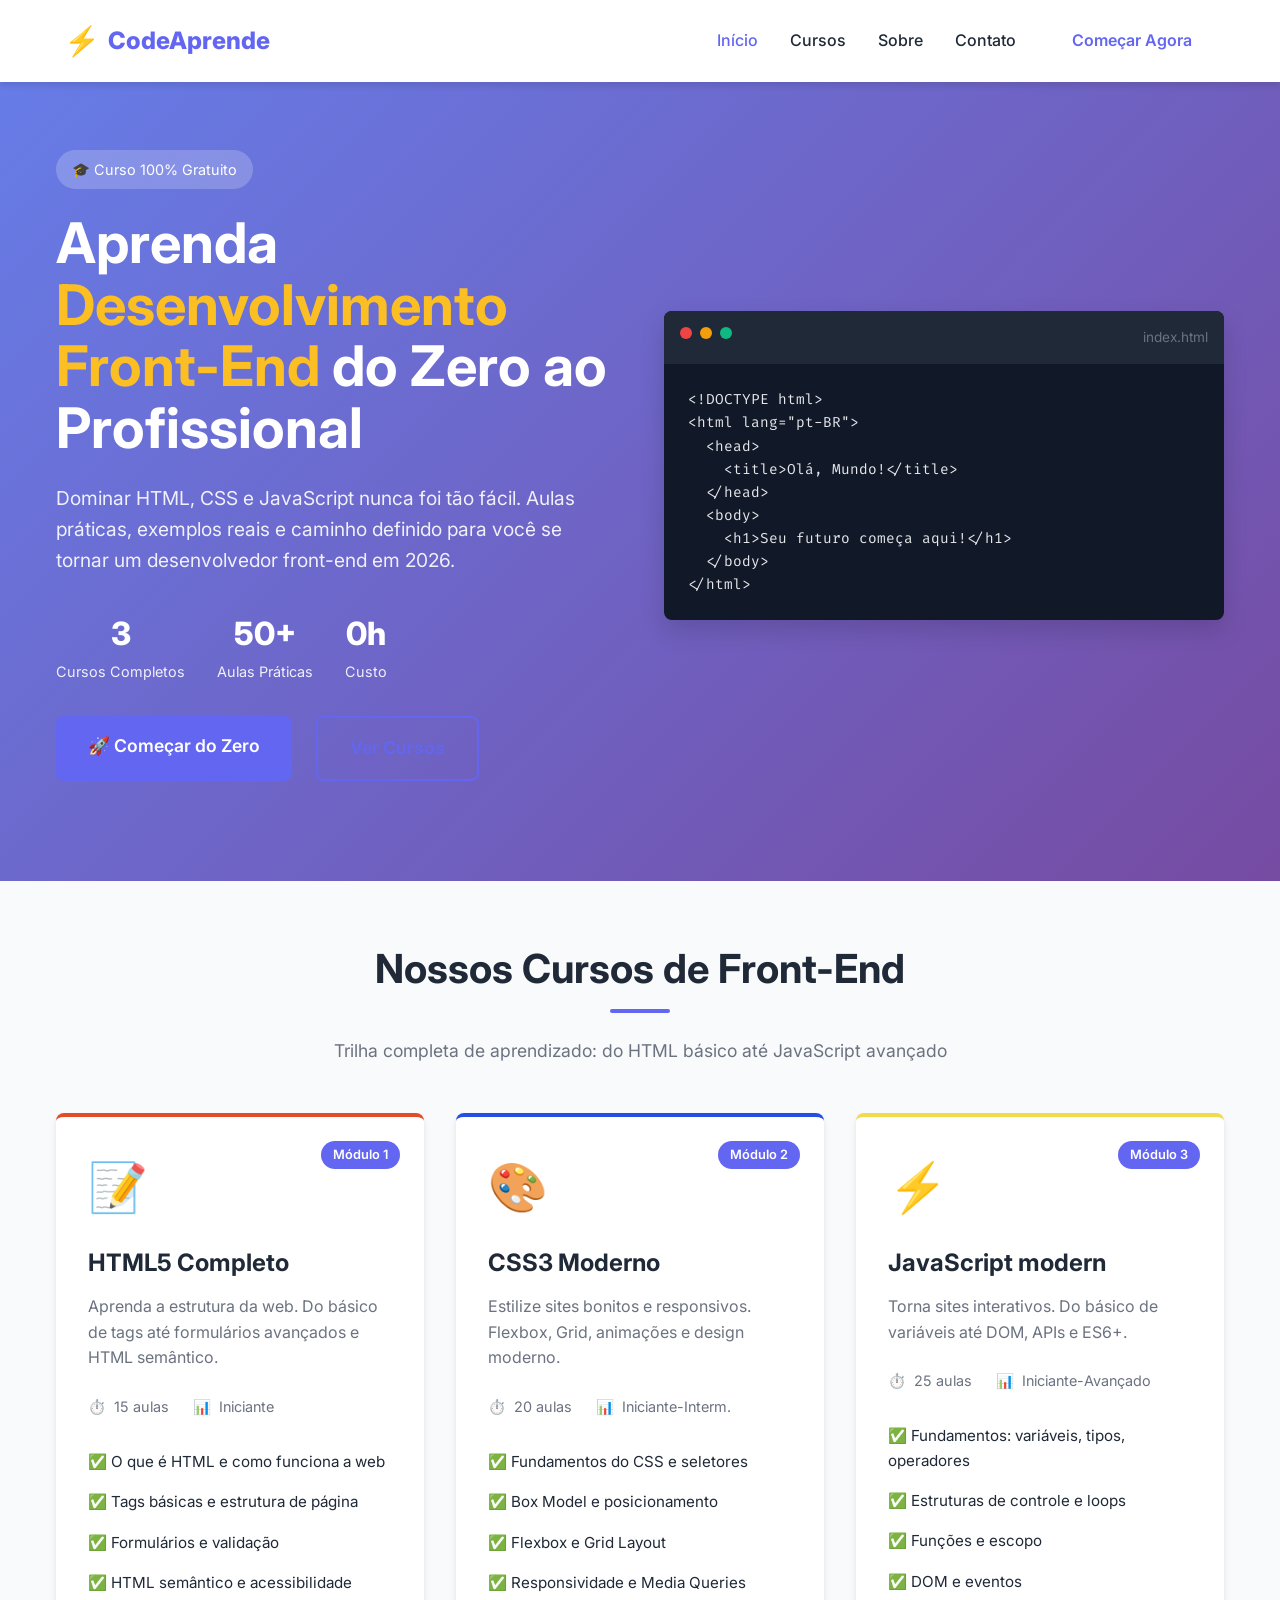
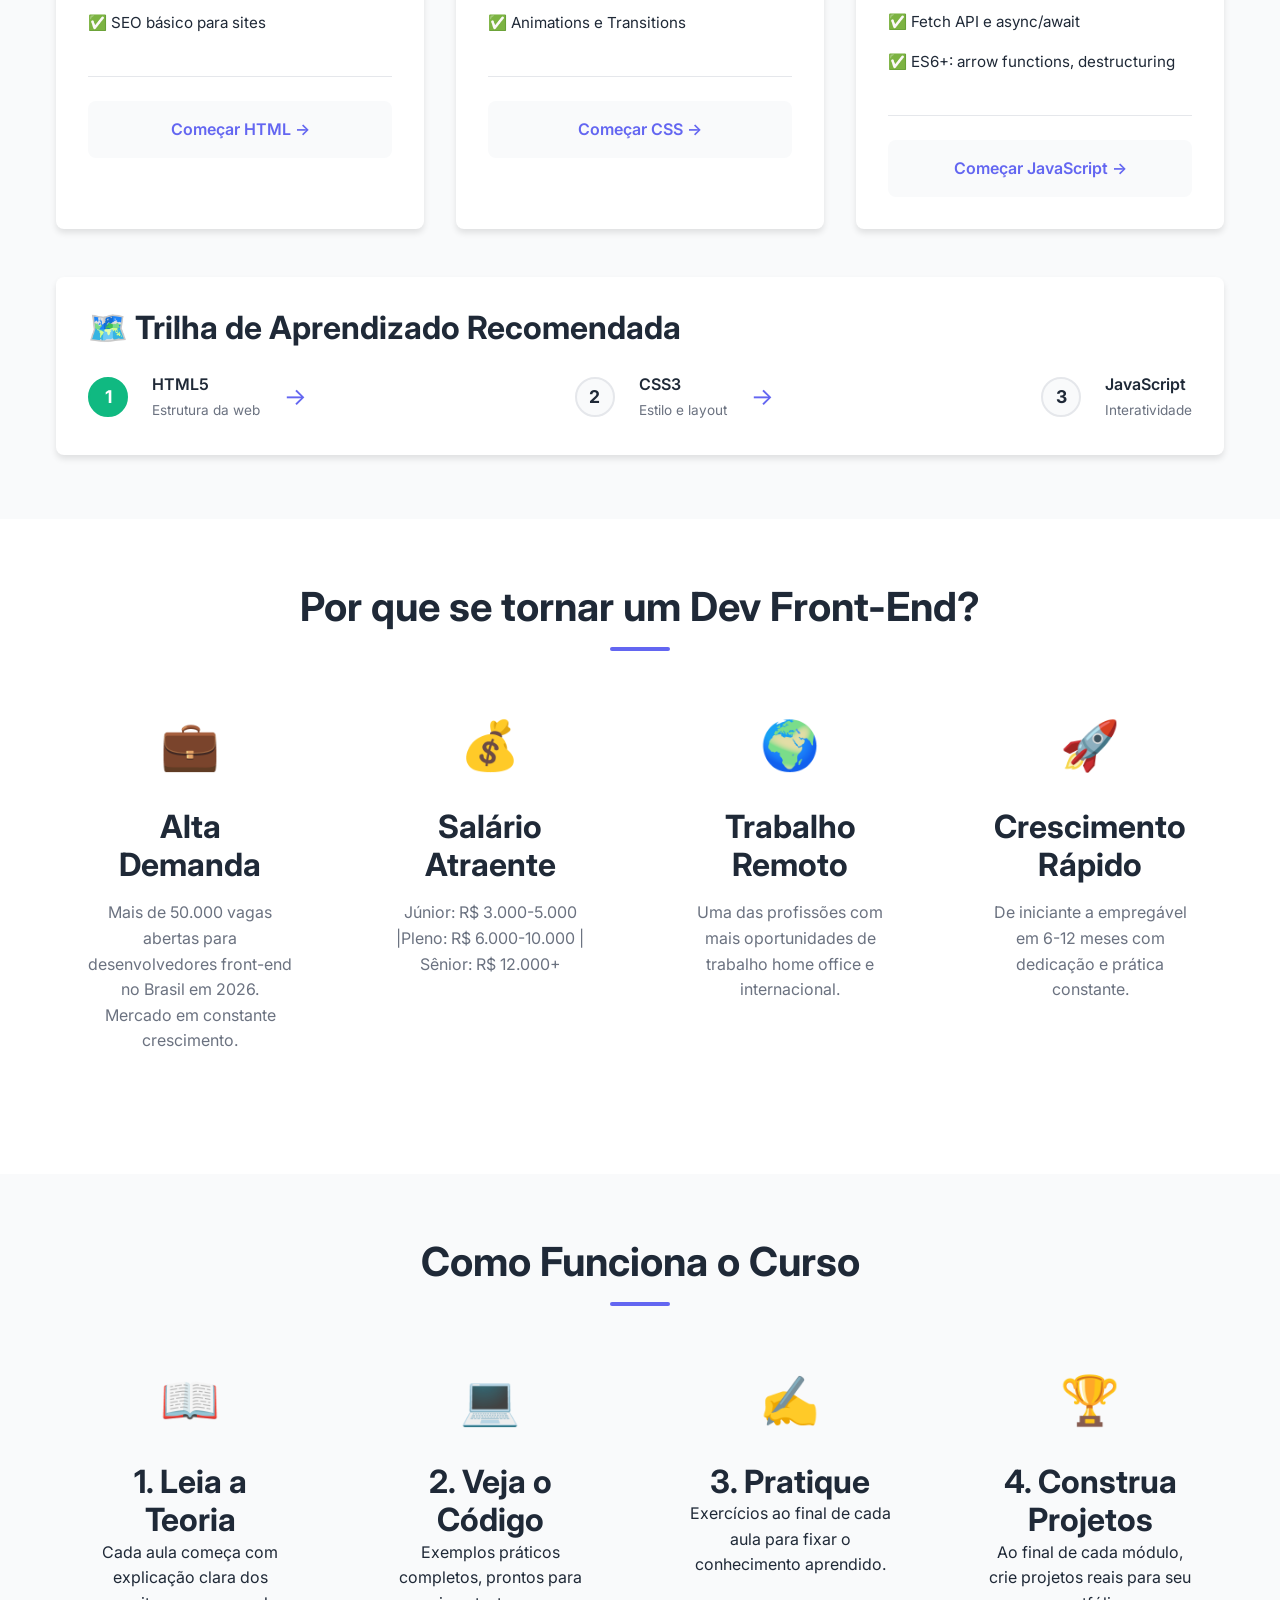
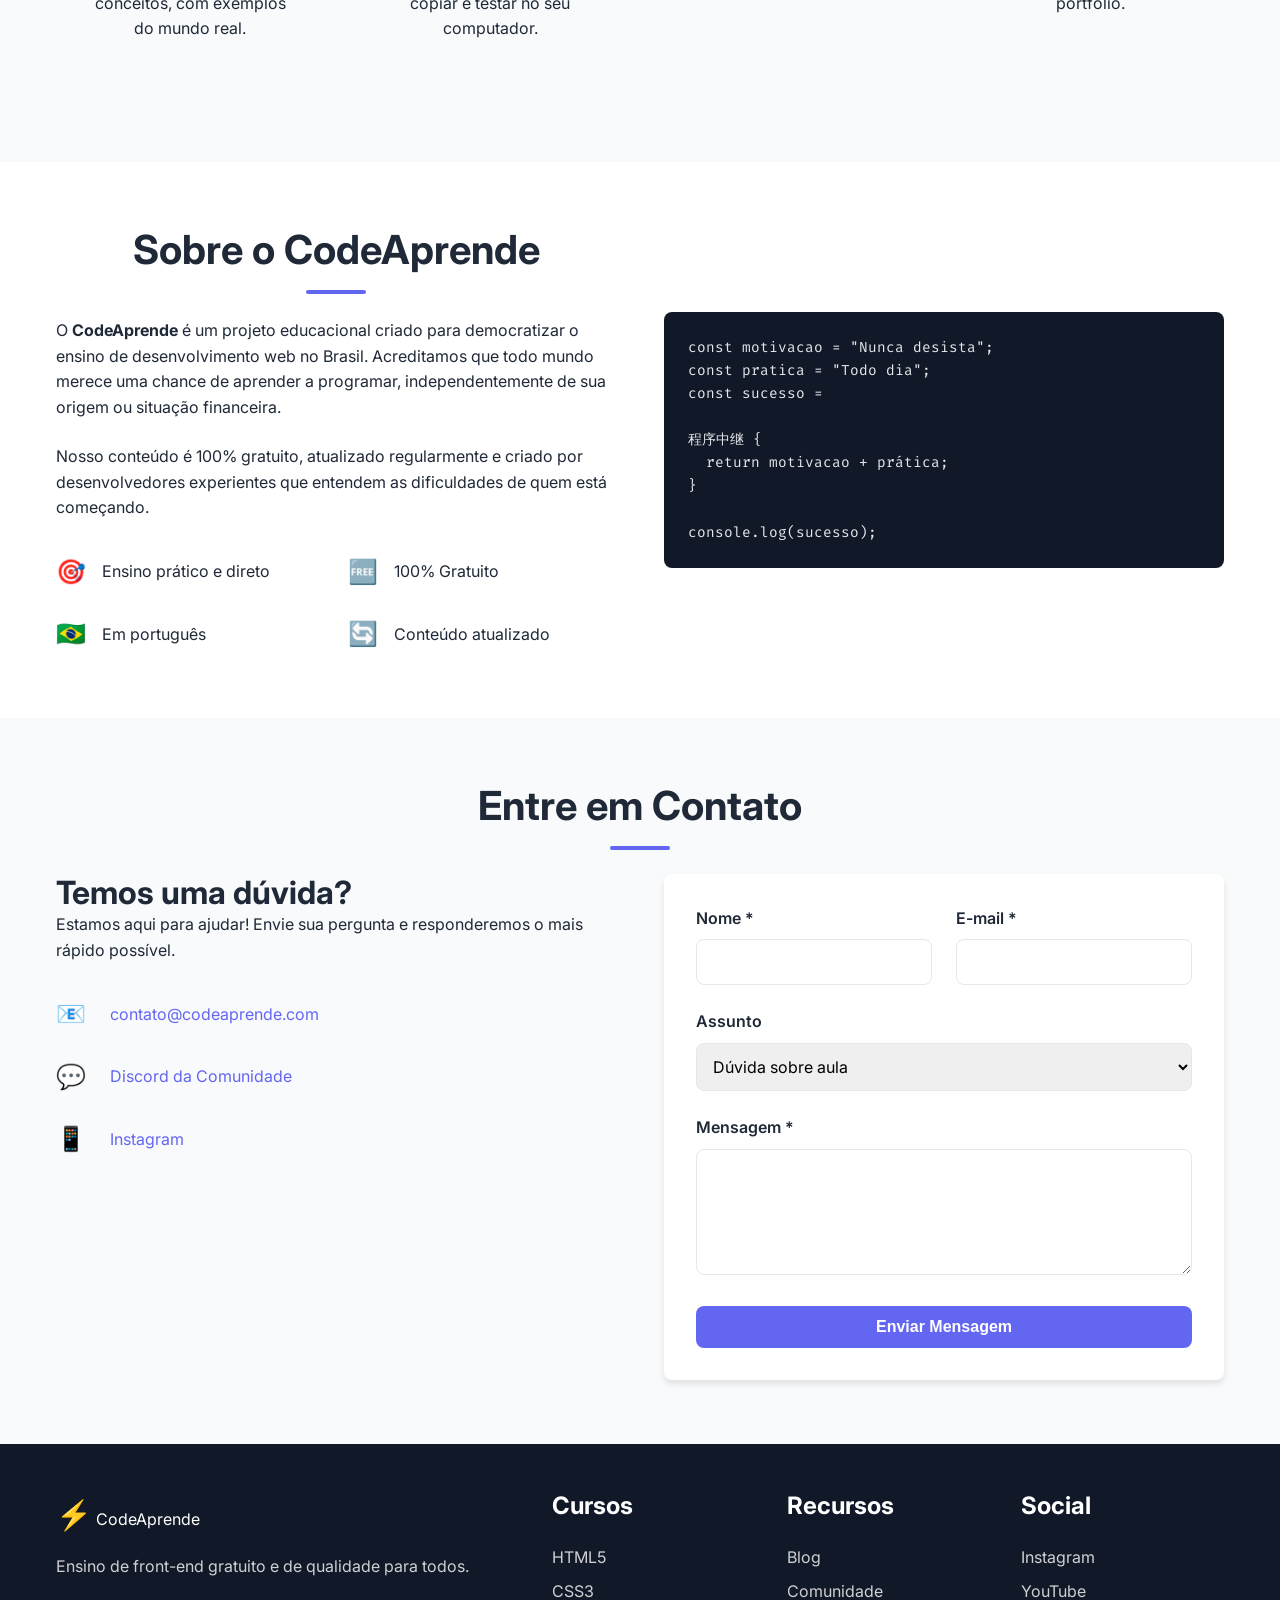
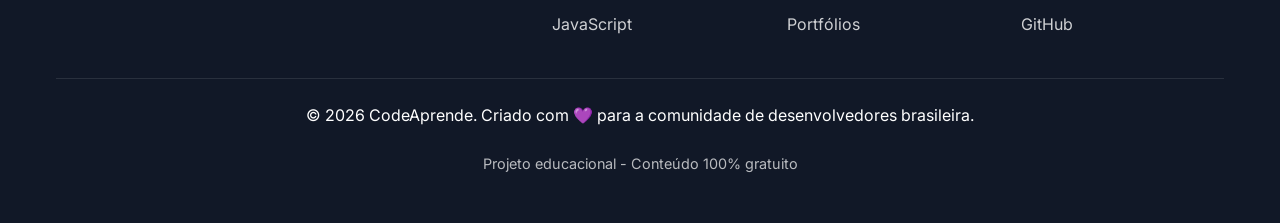
==== index.html @ 0b06f03b "first commit" ====
<!DOCTYPE html>
<html lang="pt-BR">
<head>
    <meta charset="UTF-8">
    <meta name="viewport" content="width=device-width, initial-scale=1.0">
    <meta name="description" content="Aprenda desenvolvimento front-end do zero. Cursos gratuitos de HTML, CSS e JavaScript">
    <title>CodeAprende - Aprenda Front-End do Zero</title>
    <link rel="stylesheet" href="style.css">
    <link href="https://fonts.googleapis.com/css2?family=Fira+Code:wght@400;500&family=Inter:wght@400;600;700;800&display=swap" rel="stylesheet">
</head>
<body>
    <!-- HEADER -->
    <header class="header">
        <nav class="nav container">
            <a href="index.html" class="nav-logo">
                <span class="logo-icon">⚡</span>
                CodeAprende
            </a>
            
            <button class="nav-toggle" aria-label="Abrir menu">
                <span class="hamburger"></span>
            </button>
            
            <ul class="nav-menu">
                <li><a href="#home" class="nav-link active">Início</a></li>
                <li><a href="#courses" class="nav-link">Cursos</a></li>
                <li><a href="#about" class="nav-link">Sobre</a></li>
                <li><a href="#contact" class="nav-link">Contato</a></li>
                <li><a href="html/index.html" class="btn btn-nav">Começar Agora</a></li>
            </ul>
        </nav>
    </header>

    <!-- HERO SECTION -->
    <section id="home" class="hero">
        <div class="container hero-content">
            <div class="hero-text">
                <span class="hero-badge">🎓 Curso 100% Gratuito</span>
                <h1>
                    Aprenda <span class="highlight">Desenvolvimento Front-End</span> 
                    do Zero ao Profissional
                </h1>
                <p class="hero-subtitle">
                    Dominar HTML, CSS e JavaScript nunca foi tão fácil. 
                    Aulas práticas, exemplos reais e caminho definido para você 
                    se tornar um desenvolvedor front-end em 2026.
                </p>
                <div class="hero-stats">
                    <div class="stat">
                        <span class="stat-number">3</span>
                        <span class="stat-label">Cursos Completos</span>
                    </div>
                    <div class="stat">
                        <span class="stat-number">50+</span>
                        <span class="stat-label">Aulas Práticas</span>
                    </div>
                    <div class="stat">
                        <span class="stat-number">0h</span>
                        <span class="stat-label">Custo</span>
                    </div>
                </div>
                <div class="hero-buttons">
                    <a href="html/index.html" class="btn btn-primary btn-large">
                        🚀 Começar do Zero
                    </a>
                    <a href="#courses" class="btn btn-secondary btn-large">
                        Ver Cursos
                    </a>
                </div>
            </div>
            <div class="hero-image">
                <div class="code-preview">
                    <div class="code-header">
                        <span class="dot red"></span>
                        <span class="dot yellow"></span>
                        <span class="dot green"></span>
                        <span class="filename">index.html</span>
                    </div>
                    <pre class="code-content"><code><span class="tag">&lt;!DOCTYPE</span> <span class="attr">html</span><span class="tag">&gt;</span>
<span class="tag">&lt;html</span> <span class="attr">lang</span>=<span class="string">"pt-BR"</span><span class="tag">&gt;</span>
  <span class="tag">&lt;head&gt;</span>
    <span class="tag">&lt;title</span><span class="tag">&gt;</span>Olá, Mundo!<span class="tag">&lt;/title&gt;</span>
  <span class="tag">&lt;/head&gt;</span>
  <span class="tag">&lt;body&gt;</span>
    <span class="tag">&lt;h1&gt;</span>Seu futuro começa aqui!<span class="tag">&lt;/h1&gt;</span>
  <span class="tag">&lt;/body&gt;</span>
<span class="tag">&lt;/html&gt;</span></code></pre>
                </div>
            </div>
        </div>
    </section>

    <!-- CURSOS / MÓDULOS -->
    <section id="courses" class="courses">
        <div class="container">
            <div class="section-header">
                <h2 class="section-title">
                    Nossos Cursos de Front-End
                </h2>
                <p class="section-subtitle">
                    Trilha completa de aprendizado: do HTML básico até JavaScript avançado
                </p>
            </div>
            
            <div class="courses-grid">
                
                <!-- CURSO HTML -->
                <article class="course-card html">
                    <div class="course-badge">Módulo 1</div>
                    <div class="course-icon">📝</div>
                    <h3 class="course-title">HTML5 Completo</h3>
                    <p class="course-description">
                        Aprenda a estrutura da web. Do básico de tags até formulários 
                        avançados e HTML semântico.
                    </p>
                    <div class="course-meta">
                        <div class="meta-item">
                            <span class="icon">⏱️</span>
                            <span>15 aulas</span>
                        </div>
                        <div class="meta-item">
                            <span class="icon">📊</span>
                            <span>Iniciante</span>
                        </div>
                    </div>
                    <ul class="course-lessons">
                        <li>✅ O que é HTML e como funciona a web</li>
                        <li>✅ Tags básicas e estrutura de página</li>
                        <li>✅ Formulários e validação</li>
                        <li>✅ HTML semântico e acessibilidade</li>
                        <li>✅ SEO básico para sites</li>
                    </ul>
                    <div class="course-footer">
                        <a href="html/index.html" class="btn btn-course">
                            Começar HTML →
                        </a>
                    </div>
                </article>

                <!-- CURSO CSS -->
                <article class="course-card css">
                    <div class="course-badge">Módulo 2</div>
                    <div class="course-icon">🎨</div>
                    <h3 class="course-title">CSS3 Moderno</h3>
                    <p class="course-description">
                        Estilize sites bonitos e responsivos. Flexbox, Grid, 
                        animações e design moderno.
                    </p>
                    <div class="course-meta">
                        <div class="meta-item">
                            <span class="icon">⏱️</span>
                            <span>20 aulas</span>
                        </div>
                        <div class="meta-item">
                            <span class="icon">📊</span>
                            <span>Iniciante-Interm.</span>
                        </div>
                    </div>
                    <ul class="course-lessons">
                        <li>✅ Fundamentos do CSS e seletores</li>
                        <li>✅ Box Model e posicionamento</li>
                        <li>✅ Flexbox e Grid Layout</li>
                        <li>✅ Responsividade e Media Queries</li>
                        <li>✅ Animations e Transitions</li>
                    </ul>
                    <div class="course-footer">
                        <a href="css/index.html" class="btn btn-course">
                            Começar CSS →
                        </a>
                    </div>
                </article>

                <!-- CURSO JAVASCRIPT -->
                <article class="course-card js">
                    <div class="course-badge">Módulo 3</div>
                    <div class="course-icon">⚡</div>
                    <h3 class="course-title">JavaScript modern</h3>
                    <p class="course-description">
                        Torna sites interativos. Do básico de variáveis até 
                        DOM, APIs e ES6+.
                    </p>
                    <div class="course-meta">
                        <div class="meta-item">
                            <span class="icon">⏱️</span>
                            <span>25 aulas</span>
                        </div>
                        <div class="meta-item">
                            <span class="icon">📊</span>
                            <span>Iniciante-Avançado</span>
                        </div>
                    </div>
                    <ul class="course-lessons">
                        <li>✅ Fundamentos: variáveis, tipos, operadores</li>
                        <li>✅ Estruturas de controle e loops</li>
                        <li>✅ Funções e escopo</li>
                        <li>✅ DOM e eventos</li>
                        <li>✅ Fetch API e async/await</li>
                        <li>✅ ES6+: arrow functions, destructuring</li>
                    </ul>
                    <div class="course-footer">
                        <a href="javascript/index.html" class="btn btn-course">
                            Começar JavaScript →
                        </a>
                    </div>
                </article>

            </div>

            <!-- TRILHA DE APRENDIZADO -->
            <div class="learning-path">
                <h3>🗺️ Trilha de Aprendizado Recomendada</h3>
                <div class="path-steps">
                    <div class="path-step completed">
                        <div class="step-number">1</div>
                        <div class="step-content">
                            <span class="step-title">HTML5</span>
                            <span class="step-desc">Estrutura da web</span>
                        </div>
                        <div class="step-arrow">→</div>
                    </div>
                    <div class="path-step">
                        <div class="step-number">2</div>
                        <div class="step-content">
                            <span class="step-title">CSS3</span>
                            <span class="step-desc">Estilo e layout</span>
                        </div>
                        <div class="step-arrow">→</div>
                    </div>
                    <div class="path-step">
                        <div class="step-number">3</div>
                        <div class="step-content">
                            <span class="step-title">JavaScript</span>
                            <span class="step-desc">Interatividade</span>
                        </div>
                    </div>
                </div>
            </div>
        </div>
    </section>

    <!-- POR QUE APRENDER FRONT-END? -->
    <section class="why-frontend">
        <div class="container">
            <h2 class="section-title">Por que se tornar um Dev Front-End?</h2>
            <div class="reasons-grid">
                
                <div class="reason-card">
                    <div class="reason-icon">💼</div>
                    <h3>Alta Demanda</h3>
                    <p>
                        Mais de 50.000 vagas abertas para desenvolvedores front-end 
                        no Brasil em 2026. Mercado em constante crescimento.
                    </p>
                </div>

                <div class="reason-card">
                    <div class="reason-icon">💰</div>
                    <h3>Salário Atraente</h3>
                    <p>
                        Júnior: R$ 3.000-5.000 |Pleno: R$ 6.000-10.000 | 
                        Sênior: R$ 12.000+
                    </p>
                </div>

                <div class="reason-card">
                    <div class="reason-icon">🌍</div>
                    <h3>Trabalho Remoto</h3>
                    <p>
                        Uma das profissões com mais oportunidades de trabalho 
                        home office e internacional.
                    </p>
                </div>

                <div class="reason-card">
                    <div class="reason-icon">🚀</div>
                    <h3>Crescimento Rápido</h3>
                    <p>
                        De iniciante a empregável em 6-12 meses com dedicação 
                        e prática constante.
                    </p>
                </div>

            </div>
        </div>
    </section>

    <!-- COMO FUNCIONA -->
    <section class="how-it-works">
        <div class="container">
            <h2 class="section-title">Como Funciona o Curso</h2>
            <div class="steps-grid">
                
                <div class="step-card">
                    <div class="step-icon">📖</div>
                    <h3>1. Leia a Teoria</h3>
                    <p>
                        Cada aula começa com explicação clara dos conceitos, 
                        com exemplos do mundo real.
                    </p>
                </div>

                <div class="step-card">
                    <div class="step-icon">💻</div>
                    <h3>2. Veja o Código</h3>
                    <p>
                        Exemplos práticos completos, prontos para copiar 
                        e testar no seu computador.
                    </p>
                </div>

                <div class="step-card">
                    <div class="step-icon">✍️</div>
                    <h3>3. Pratique</h3>
                    <p>
                        Exercícios ao final de cada aula para fixar 
                        o conhecimento aprendido.
                    </p>
                </div>

                <div class="step-card">
                    <div class="step-icon">🏆</div>
                    <h3>4. Construa Projetos</h3>
                    <p>
                        Ao final de cada módulo, crie projetos reais 
                        para seu portfólio.
                    </p>
                </div>

            </div>
        </div>
    </section>

    <!-- SOBRE -->
    <section id="about" class="about">
        <div class="container">
            <div class="about-content">
                <div class="about-text">
                    <h2 class="section-title">Sobre o CodeAprende</h2>
                    <p>
                        O <strong>CodeAprende</strong> é um projeto educacional 
                        criado para democratizar o ensino de desenvolvimento web 
                        no Brasil. Acreditamos que todo mundo merece uma chance 
                        de aprender a programar, independentemente de sua origem 
                        ou situação financeira.
                    </p>
                    <p>
                        Nosso conteúdo é 100% gratuito, atualizado regularmente 
                        e criado por desenvolvedores experientes que entendem 
                        as dificuldades de quem está começando.
                    </p>
                    <div class="about-values">
                        <div class="value-item">
                            <span class="value-icon">🎯</span>
                            <span>Ensino prático e direto</span>
                        </div>
                        <div class="value-item">
                            <span class="value-icon">🆓</span>
                            <span>100% Gratuito</span>
                        </div>
                        <div class="value-item">
                            <span class="value-icon">🇧🇷</span>
                            <span>Em português</span>
                        </div>
                        <div class="value-item">
                            <span class="value-icon">🔄</span>
                            <span>Conteúdo atualizado</span>
                        </div>
                    </div>
                </div>
                <div class="about-image">
                    <div class="code-block">
                        <pre><code>const motivacao = "Nunca desista";
const pratica = "Todo dia";
const sucesso = 

程序中继 {
  return motivacao + prática;
}

console.log(sucesso);</code></pre>
                    </div>
                </div>
            </div>
        </div>
    </section>

    <!-- CONTATO -->
    <section id="contact" class="contact">
        <div class="container">
            <h2 class="section-title">Entre em Contato</h2>
            <div class="contact-content">
                <div class="contact-info">
                    <h3>Temos uma dúvida?</h3>
                    <p>
                        Estamos aqui para ajudar! Envie sua pergunta 
                        e responderemos o mais rápido possível.
                    </p>
                    <div class="contact-details">
                        <div class="contact-item">
                            <span class="icon">📧</span>
                            <a href="mailto:contato@codeaprende.com">
                                contato@codeaprende.com
                            </a>
                        </div>
                        <div class="contact-item">
                            <span class="icon">💬</span>
                            <a href="#" target="_blank">Discord da Comunidade</a>
                        </div>
                        <div class="contact-item">
                            <span class="icon">📱</span>
                            <a href="#" target="_blank">Instagram</a>
                        </div>
                    </div>
                </div>
                <form class="contact-form" id="contactForm">
                    <div class="form-row">
                        <div class="form-group">
                            <label for="name">Nome *</label>
                            <input type="text" id="name" name="name" required>
                        </div>
                        <div class="form-group">
                            <label for="email">E-mail *</label>
                            <input type="email" id="email" name="email" required>
                        </div>
                    </div>
                    <div class="form-group">
                        <label for="subject">Assunto</label>
                        <select id="subject" name="subject">
                            <option value="dúvida">Dúvida sobre aula</option>
                            <option value="sugestão">Sugestão de conteúdo</option>
                            <option value="erro">Relatar erro</option>
                            <option value="outro">Outro</option>
                        </select>
                    </div>
                    <div class="form-group">
                        <label for="message">Mensagem *</label>
                        <textarea id="message" name="message" rows="5" required></textarea>
                    </div>
                    <button type="submit" class="btn btn-primary btn-block">
                        Enviar Mensagem
                    </button>
                </form>
            </div>
        </div>
    </section>

    <!-- FOOTER -->
    <footer class="footer">
        <div class="container">
            <div class="footer-content">
                <div class="footer-brand">
                    <span class="logo-icon">⚡</span>
                    <span class="brand-name">CodeAprende</span>
                    <p>Ensino de front-end gratuito e de qualidade para todos.</p>
                </div>
                <div class="footer-links">
                    <div class="footer-column">
                        <h4>Cursos</h4>
                        <ul>
                            <li><a href="html/index.html">HTML5</a></li>
                            <li><a href="css/index.html">CSS3</a></li>
                            <li><a href="javascript/index.html">JavaScript</a></li>
                        </ul>
                    </div>
                    <div class="footer-column">
                        <h4>Recursos</h4>
                        <ul>
                            <li><a href="#">Blog</a></li>
                            <li><a href="#">Comunidade</a></li>
                            <li><a href="#">Portfólios</a></li>
                        </ul>
                    </div>
                    <div class="footer-column">
                        <h4>Social</h4>
                        <ul>
                            <li><a href="#">Instagram</a></li>
                            <li><a href="#">YouTube</a></li>
                            <li><a href="#">GitHub</a></li>
                        </ul>
                    </div>
                </div>
            </div>
            <div class="footer-bottom">
                <p>
                    © 2026 CodeAprende. Criado com 💜 para a comunidade de desenvolvedores brasileira.
                </p>
                <p class="footer-note">
                    Projeto educacional - Conteúdo 100% gratuito
                </p>
            </div>
        </div>
    </footer>

    <script src="script.js"></script>
</body>
</html>
---- style.css ----
/* ========================================
   CODEAPRENDE - SITE DE ENSINO DE FRONT-END
   ======================================== */

:root {
    /* Cores */
    --primary: #6366f1;
    --primary-dark: #4f46e5;
    --primary-light: #818cf8;
    --secondary: #0ea5e9;
    --success: #10b981;
    --warning: #f59e0b;
    --danger: #ef4444;
    
    /* Cores dos cursos */
    --html-color: #e34c26;
    --css-color: #264de4;
    --js-color: #f0db4f;
    
    /* Neutros */
    --text: #1f2937;
    --text-light: #6b7280;
    --bg: #ffffff;
    --bg-alt: #f9fafb;
    --bg-dark: #111827;
    --border: #e5e7eb;
    
    /* Espaçamento */
    --space-xs: 0.5rem;
    --space-sm: 1rem;
    --space-md: 1.5rem;
    --space-lg: 2rem;
    --space-xl: 3rem;
    --space-2xl: 4rem;
    
    /* Tipografia */
    --font-main: 'Inter', sans-serif;
    --font-code: 'Fira Code', monospace;
    
    /* Outros */
    --radius: 8px;
    --shadow: 0 4px 6px rgba(0, 0, 0, 0.1);
    --shadow-lg: 0 10px 25px rgba(0, 0, 0, 0.15);
    --transition: all 0.3s ease;
}

/* RESET */
* {
    margin: 0;
    padding: 0;
    box-sizing: border-box;
}

html {
    scroll-behavior: smooth;
    font-size: 16px;
}

body {
    font-family: var(--font-main);
    color: var(--text);
    background: var(--bg);
    line-height: 1.6;
}

.container {
    max-width: 1200px;
    margin: 0 auto;
    padding: 0 var(--space-sm);
}

/* TIPOGRAFIA */
h1, h2, h3, h4 {
    line-height: 1.2;
    font-weight: 700;
}

h1 { font-size: 3rem; }
h2 { font-size: 2.5rem; }
h3 { font-size: 2rem; }
h4 { font-size: 1.5rem; }

p {
    margin-bottom: var(--space-md);
}

a {
    color: var(--primary);
    text-decoration: none;
    transition: var(--transition);
}

a:hover {
    color: var(--primary-dark);
}

/* BOTÕES */
.btn {
    display: inline-block;
    padding: 0.75rem 1.5rem;
    border-radius: var(--radius);
    font-weight: 600;
    text-decoration: none;
    cursor: pointer;
    border: none;
    transition: var(--transition);
    font-size: 1rem;
    text-align: center;
}

.btn-primary {
    background: var(--primary);
    color: white;
}

.btn-primary:hover {
    background: var(--primary-dark);
    transform: translateY(-2px);
}

.btn-secondary {
    background: transparent;
    color: var(--primary);
    border: 2px solid var(--primary);
}

.btn-secondary:hover {
    background: var(--primary);
    color: white;
}

.btn-large {
    padding: 1rem 2rem;
    font-size: 1.1rem;
}

.btn-block {
    width: 100%;
}

/* HEADER */
.header {
    position: fixed;
    top: 0;
    left: 0;
    width: 100%;
    background: var(--bg);
    box-shadow: var(--shadow);
    z-index: 1000;
}

.nav {
    display: flex;
    justify-content: space-between;
    align-items: center;
    padding: var(--space-sm) var(--space-md);
}

.nav-logo {
    font-size: 1.5rem;
    font-weight: 800;
    color: var(--primary);
    display: flex;
    align-items: center;
    gap: var(--space-xs);
}

.logo-icon {
    font-size: 1.8rem;
}

.nav-menu {
    display: flex;
    list-style: none;
    gap: var(--space-lg);
    align-items: center;
}

.nav-link {
    color: var(--text);
    font-weight: 500;
    position: relative;
}

.nav-link:hover,
.nav-link.active {
    color: var(--primary);
}

.nav-toggle {
    display: none;
    background: none;
    border: none;
    cursor: pointer;
    padding: 0.5rem;
}

.hamburger {
    display: block;
    width: 25px;
    height: 3px;
    background: var(--text);
    position: relative;
}

.hamburger::before,
.hamburger::after {
    content: '';
    position: absolute;
    width: 25px;
    height: 3px;
    background: var(--text);
}

.hamburger::before { top: -8px; }
.hamburger::after { top: 8px; }

/* HERO */
.hero {
    padding: 150px 0 100px;
    background: linear-gradient(135deg, #667eea 0%, #764ba2 100%);
    color: white;
}

.hero-content {
    display: grid;
    grid-template-columns: 1fr 1fr;
    gap: var(--space-xl);
    align-items: center;
}

.hero-badge {
    display: inline-block;
    background: rgba(255, 255, 255, 0.2);
    padding: 0.5rem 1rem;
    border-radius: 20px;
    font-size: 0.9rem;
    margin-bottom: var(--space-md);
}

.hero h1 {
    font-size: 3.5rem;
    margin-bottom: var(--space-md);
    line-height: 1.1;
}

.highlight {
    color: #fbbf24;
}

.hero-subtitle {
    font-size: 1.2rem;
    opacity: 0.9;
    margin-bottom: var(--space-lg);
}

.hero-stats {
    display: flex;
    gap: var(--space-lg);
    margin-bottom: var(--space-lg);
}

.stat {
    text-align: center;
}

.stat-number {
    display: block;
    font-size: 2rem;
    font-weight: 800;
}

.stat-label {
    font-size: 0.9rem;
    opacity: 0.9;
}

.hero-buttons {
    display: flex;
    gap: var(--space-md);
    flex-wrap: wrap;
}

/* CODE PREVIEW */
.code-preview {
    background: var(--bg-dark);
    border-radius: var(--radius);
    overflow: hidden;
    box-shadow: var(--shadow-lg);
}

.code-header {
    background: #1f2937;
    padding: var(--space-sm);
    display: flex;
    gap: var(--space-xs);
}

.dot {
    width: 12px;
    height: 12px;
    border-radius: 50%;
}

.dot.red { background: #ef4444; }
.dot.yellow { background: #f59e0b; }
.dot.green { background: #10b981; }

.filename {
    color: var(--text-light);
    font-size: 0.85rem;
    margin-left: auto;
}

.code-content {
    padding: var(--space-md);
    margin: 0;
    font-family: var(--font-code);
    font-size: 0.9rem;
    overflow-x: auto;
    color: #e5e7eb;
}

/* COURSES SECTION */
.courses {
    padding: var(--space-2xl) 0;
    background: var(--bg-alt);
}

.section-header {
    text-align: center;
    margin-bottom: var(--space-xl);
}

.section-title {
    font-size: 2.5rem;
    text-align: center;
    margin-bottom: var(--space-md);
    position: relative;
}

.section-title::after {
    content: '';
    display: block;
    width: 60px;
    height: 4px;
    background: var(--primary);
    margin: var(--space-sm) auto;
    border-radius: 2px;
}

.section-subtitle {
    font-size: 1.1rem;
    color: var(--text-light);
}

.courses-grid {
    display: grid;
    grid-template-columns: repeat(auto-fit, minmax(350px, 1fr));
    gap: var(--space-lg);
}

.course-card {
    background: var(--bg);
    border-radius: var(--radius);
    padding: var(--space-lg);
    box-shadow: var(--shadow);
    transition: var(--transition);
    position: relative;
    border-top: 4px solid var(--primary);
}

.course-card:hover {
    transform: translateY(-10px);
    box-shadow: var(--shadow-lg);
}

.course-card.html { border-color: var(--html-color); }
.course-card.css { border-color: var(--css-color); }
.course-card.js { border-color: var(--js-color); }

.course-badge {
    position: absolute;
    top: var(--space-md);
    right: var(--space-md);
    background: var(--primary);
    color: white;
    padding: 0.25rem 0.75rem;
    border-radius: 20px;
    font-size: 0.8rem;
    font-weight: 600;
}

.course-icon {
    font-size: 3rem;
    margin-bottom: var(--space-md);
}

.course-title {
    font-size: 1.5rem;
    margin-bottom: var(--space-sm);
}

.course-description {
    color: var(--text-light);
    margin-bottom: var(--space-md);
}

.course-meta {
    display: flex;
    gap: var(--space-md);
    margin-bottom: var(--space-md);
}

.meta-item {
    display: flex;
    align-items: center;
    gap: var(--space-xs);
    font-size: 0.9rem;
    color: var(--text-light);
}

.course-lessons {
    list-style: none;
    margin-bottom: var(--space-lg);
}

.course-lessons li {
    padding: var(--space-xs) 0;
    font-size: 0.95rem;
}

.course-footer {
    border-top: 1px solid var(--border);
    padding-top: var(--space-md);
}

.btn-course {
    display: block;
    width: 100%;
    padding: 1rem;
    background: var(--bg-alt);
    color: var(--primary);
    text-align: center;
    border-radius: var(--radius);
    font-weight: 600;
}

.btn-course:hover {
    background: var(--primary);
    color: white;
}

/* LEARNING PATH */
.learning-path {
    margin-top: var(--space-xl);
    background: var(--bg);
    padding: var(--space-lg);
    border-radius: var(--radius);
    box-shadow: var(--shadow);
}

.learning-path h3 {
    margin-bottom: var(--space-md);
}

.path-steps {
    display: flex;
    justify-content: space-between;
    align-items: center;
    flex-wrap: wrap;
    gap: var(--space-md);
}

.path-step {
    display: flex;
    align-items: center;
    gap: var(--space-md);
}

.step-number {
    width: 40px;
    height: 40px;
    border-radius: 50%;
    background: var(--bg-alt);
    border: 2px solid var(--border);
    display: flex;
    align-items: center;
    justify-content: center;
    font-weight: 700;
    font-size: 1.1rem;
}

.path-step.completed .step-number {
    background: var(--success);
    color: white;
    border-color: var(--success);
}

.step-title {
    font-weight: 600;
    display: block;
}

.step-desc {
    font-size: 0.85rem;
    color: var(--text-light);
}

.step-arrow {
    font-size: 1.5rem;
    color: var(--primary);
}

/* WHY FRONTEND */
.why-frontend {
    padding: var(--space-2xl) 0;
}

.reasons-grid {
    display: grid;
    grid-template-columns: repeat(auto-fit, minmax(250px, 1fr));
    gap: var(--space-lg);
}

.reason-card {
    text-align: center;
    padding: var(--space-lg);
}

.reason-icon {
    font-size: 3rem;
    margin-bottom: var(--space-md);
}

.reason-card h3 {
    margin-bottom: var(--space-sm);
}

.reason-card p {
    color: var(--text-light);
}

/* HOW IT WORKS */
.how-it-works {
    padding: var(--space-2xl) 0;
    background: var(--bg-alt);
}

.steps-grid {
    display: grid;
    grid-template-columns: repeat(auto-fit, minmax(250px, 1fr));
    gap: var(--space-lg);
}

.step-card {
    text-align: center;
    padding: var(--space-lg);
}

.step-icon {
    font-size: 3rem;
    margin-bottom: var(--space-md);
}

/* ABOUT */
.about {
    padding: var(--space-2xl) 0;
}

.about-content {
    display: grid;
    grid-template-columns: 1fr 1fr;
    gap: var(--space-xl);
    align-items: center;
}

.about-values {
    display: grid;
    grid-template-columns: 1fr 1fr;
    gap: var(--space-md);
    margin-top: var(--space-lg);
}

.value-item {
    display: flex;
    align-items: center;
    gap: var(--space-sm);
}

.value-icon {
    font-size: 1.5rem;
}

.code-block {
    background: var(--bg-dark);
    border-radius: var(--radius);
    padding: var(--space-md);
}

.code-block pre {
    margin: 0;
    font-family: var(--font-code);
    font-size: 0.9rem;
    color: #e5e7eb;
}

/* CONTACT */
.contact {
    padding: var(--space-2xl) 0;
    background: var(--bg-alt);
}

.contact-content {
    display: grid;
    grid-template-columns: 1fr 1fr;
    gap: var(--space-xl);
}

.contact-details {
    margin-top: var(--space-lg);
}

.contact-item {
    display: flex;
    align-items: center;
    gap: var(--space-md);
    margin-bottom: var(--space-md);
}

.contact-item .icon {
    font-size: 1.5rem;
}

.contact-form {
    background: var(--bg);
    padding: var(--space-lg);
    border-radius: var(--radius);
    box-shadow: var(--shadow);
}

.form-row {
    display: grid;
    grid-template-columns: 1fr 1fr;
    gap: var(--space-md);
}

.form-group {
    margin-bottom: var(--space-md);
}

.form-group label {
    display: block;
    margin-bottom: var(--space-xs);
    font-weight: 600;
}

.form-group input,
.form-group select,
.form-group textarea {
    width: 100%;
    padding: 0.75rem;
    border: 1px solid var(--border);
    border-radius: var(--radius);
    font-family: var(--font-main);
    font-size: 1rem;
}

.form-group input:focus,
.form-group textarea:focus {
    outline: none;
    border-color: var(--primary);
    box-shadow: 0 0 0 3px rgba(99, 102, 241, 0.1);
}

/* FOOTER */
.footer {
    background: var(--bg-dark);
    color: white;
    padding: var(--space-xl) 0 var(--space-md);
}

.footer-content {
    display: grid;
    grid-template-columns: 2fr 3fr;
    gap: var(--space-xl);
    margin-bottom: var(--space-lg);
}

.footer-brand p {
    opacity: 0.8;
    margin-top: var(--space-sm);
}

.footer-links {
    display: grid;
    grid-template-columns: repeat(3, 1fr);
    gap: var(--space-lg);
}

.footer-column h4 {
    margin-bottom: var(--space-md);
}

.footer-column ul {
    list-style: none;
}

.footer-column li {
    margin-bottom: var(--space-xs);
}

.footer-column a {
    color: rgba(255, 255, 255, 0.8);
}

.footer-column a:hover {
    color: white;
}

.footer-bottom {
    text-align: center;
    padding-top: var(--space-md);
    border-top: 1px solid rgba(255, 255, 255, 0.1);
}

.footer-note {
    opacity: 0.7;
    font-size: 0.9rem;
}

/* COURSE PAGE */
.course-page {
    margin-top: 70px;
}

.course-header {
    background: linear-gradient(135deg, #667eea 0%, #764ba2 100%);
    color: white;
    padding: var(--space-xl) 0;
}

.breadcrumb {
    font-size: 0.9rem;
    opacity: 0.9;
    margin-bottom: var(--space-sm);
}

.course-intro {
    font-size: 1.2rem;
    opacity: 0.9;
    max-width: 800px;
}

.course-info-bar {
    display: flex;
    gap: var(--space-lg);
    margin-top: var(--space-md);
}

.course-layout {
    display: grid;
    grid-template-columns: 300px 1fr;
    gap: var(--space-xl);
    padding: var(--space-xl) 0;
}

.lessons-sidebar {
    background: var(--bg-alt);
    padding: var(--space-md);
    border-radius: var(--radius);
    height: fit-content;
    position: sticky;
    top: 90px;
}

.lessons-sidebar h3 {
    margin-bottom: var(--space-md);
}

.lessons-list {
    list-style: none;
    counter-reset: lesson-counter;
}

.lesson-item {
    margin-bottom: var(--space-xs);
}

.lesson-link {
    display: flex;
    gap: var(--space-sm);
    padding: var(--space-sm);
    border-radius: var(--radius);
    color: var(--text);
    transition: var(--transition);
}

.lesson-link:hover {
    background: var(--bg);
}

.lesson-number {
    width: 30px;
    height: 30px;
    background: var(--primary);
    color: white;
    border-radius: 50%;
    display: flex;
    align-items: center;
    justify-content: center;
    font-size: 0.8rem;
    font-weight: 600;
    flex-shrink: 0;
}

.lesson-title {
    font-weight: 600;
    display: block;
}

.lesson-duration {
    font-size: 0.8rem;
    color: var(--text-light);
}

.lesson-link.project {
    background: var(--primary);
    color: white;
}

.lesson-link.project .lesson-number {
    background: white;
    color: var(--primary);
}

.lesson-content {
    background: var(--bg);
    padding: var(--space-xl);
    border-radius: var(--radius);
    box-shadow: var(--shadow);
}

.lesson-header {
    margin-bottom: var(--space-xl);
    padding-bottom: var(--space-md);
    border-bottom: 2px solid var(--border);
}

.lesson-badge {
    display: inline-block;
    background: var(--primary);
    color: white;
    padding: 0.25rem 0.75rem;
    border-radius: 20px;
    font-size: 0.85rem;
    margin-bottom: var(--space-sm);
}

.lesson-body h2 {
    margin: var(--space-xl) 0 var(--space-md);
}

.lesson-body h2:first-child {
    margin-top: 0;
}

.code-example {
    background: var(--bg-dark);
    border-radius: var(--radius);
    overflow: hidden;
    margin: var(--space-md) 0;
}

.code-example pre {
    margin: 0;
    padding: var(--space-md);
    overflow-x: auto;
}

 code {
    font-family: var(--font-code);
    font-size: 0.9rem;
    color: #e5e7eb;
}

code.inline {
    background: var(--bg-alt);
    padding: 0.2rem 0.5rem;
    border-radius: 4px;
    font-size: 0.85rem;
}

.info-box {
    background: var(--bg-alt);
    border-left: 4px solid var(--primary);
    padding: var(--space-md);
    margin: var(--space-md) 0;
    border-radius: 0 var(--radius) var(--radius) 0;
}

.exercise-box {
    background: linear-gradient(135deg, #fef3c7 0%, #fde68a 100%);
    border-radius: var(--radius);
    padding: var(--space-lg);
    margin: var(--space-md) 0;
}

.exercise-box h4 {
    margin-bottom: var(--space-md);
}

.exercise-box ol {
    margin-left: var(--space-lg);
}

.exercise-box li {
    margin-bottom: var(--space-xs);
}

.next-lesson {
    margin-top: var(--space-xl);
    padding-top: var(--space-lg);
    border-top: 2px solid var(--border);
}

/* MEDIA QUERIES - RESPONSIVIDADE */

@media (max-width: 768px) {
    html { font-size: 15px; }
    
    h1 { font-size: 2.2rem; }
    h2 { font-size: 1.8rem; }
    
    .nav-toggle { display: block; }
    
    .nav-menu {
        position: fixed;
        top: 0;
        right: -100%;
        width: 70%;
        height: 100vh;
        background: var(--bg);
        flex-direction: column;
        padding: 5rem var(--space-lg);
        box-shadow: var(--shadow-lg);
        transition: var(--transition);
    }
    
    .nav-menu.active { right: 0; }
    
    .hero { padding: 120px 0 60px; }
    
    .hero-content {
        grid-template-columns: 1fr;
        text-align: center;
    }
    
    .hero h1 { font-size: 2.2rem; }
    
    .hero-stats {
        justify-content: center;
    }
    
    .hero-buttons {
        justify-content: center;
    }
    
    .courses-grid {
        grid-template-columns: 1fr;
    }
    
    .about-content,
    .contact-content {
        grid-template-columns: 1fr;
    }
    
    .footer-content {
        grid-template-columns: 1fr;
    }
    
    .footer-links {
        grid-template-columns: 1fr;
    }
    
    .course-layout {
        grid-template-columns: 1fr;
    }
    
    .lessons-sidebar {
        position: static;
    }
    
    .form-row {
        grid-template-columns: 1fr;
    }
}

@media (max-width: 480px) {
    html { font-size: 14px; }
    
    .container { padding: 0 var(--space-sm); }
    
    .hero h1 { font-size: 1.8rem; }
    
    .course-info-bar {
        flex-direction: column;
        gap: var(--space-sm);
    }
}
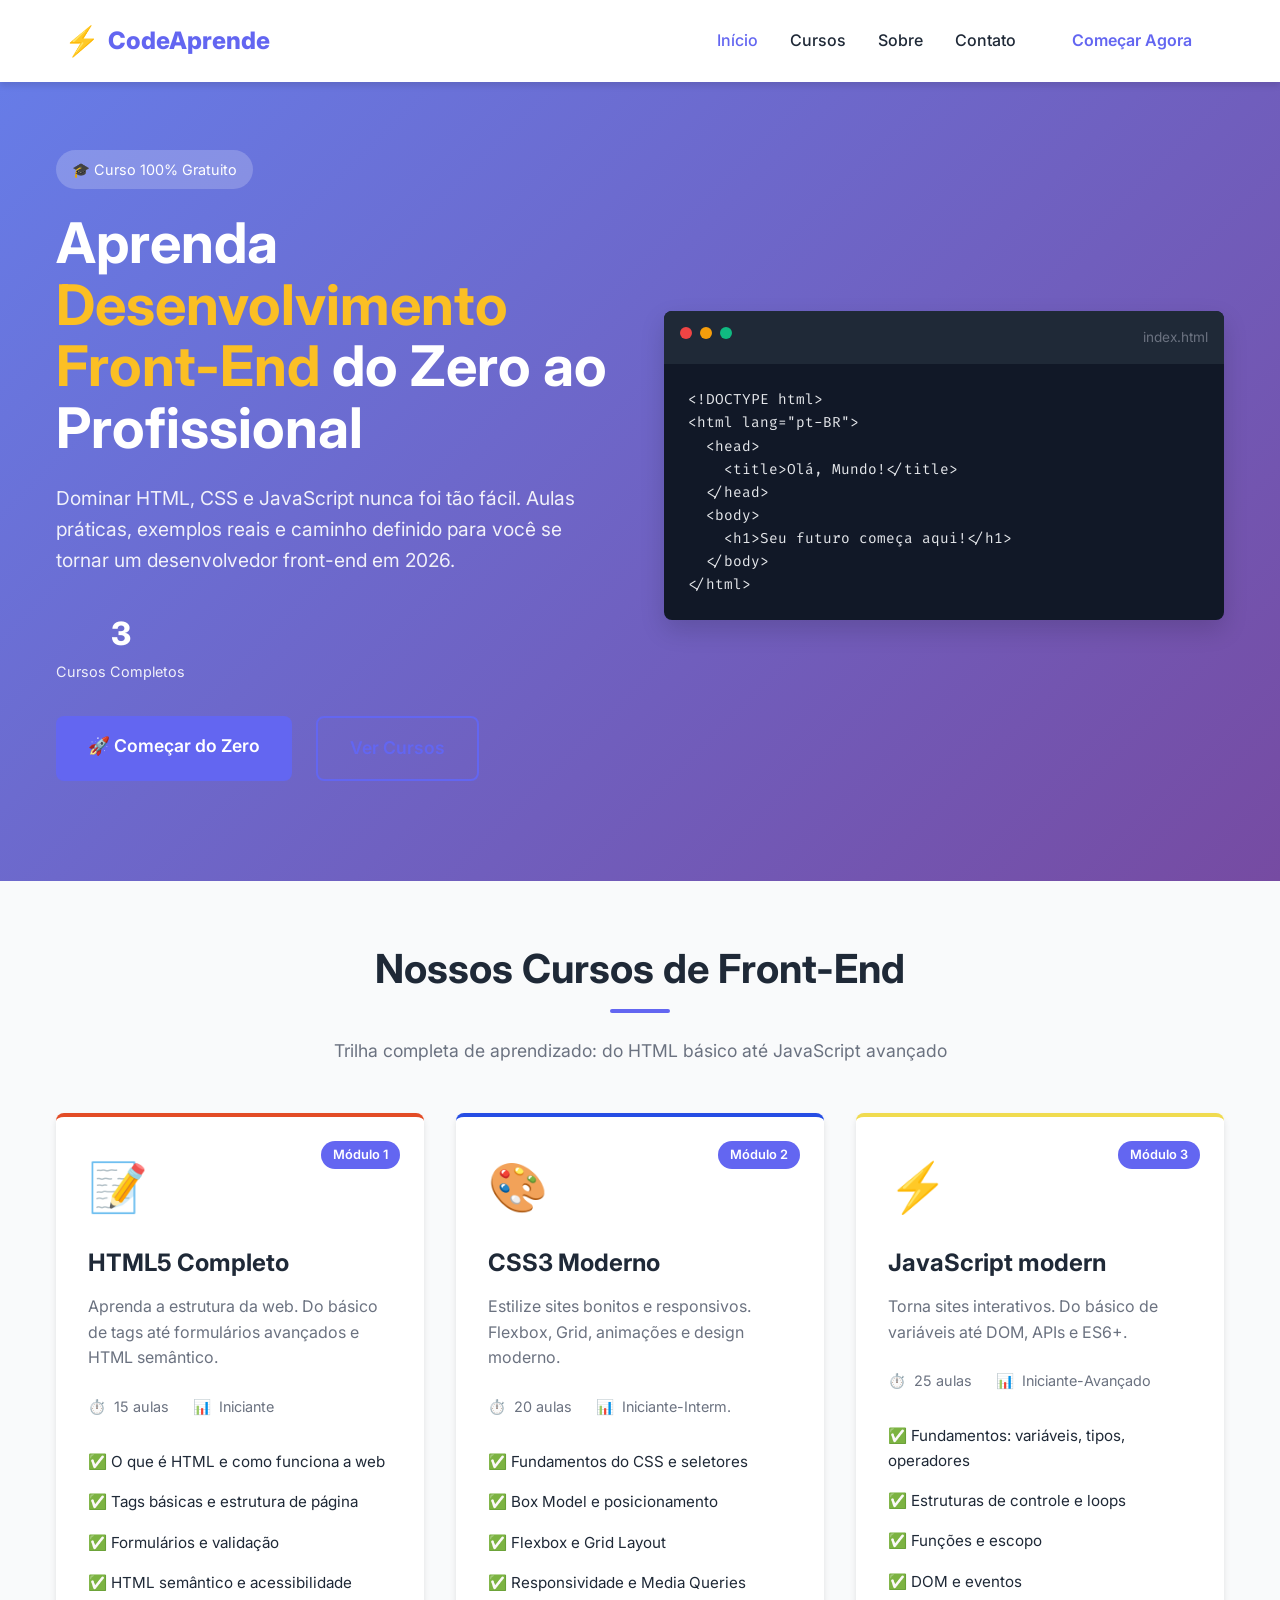
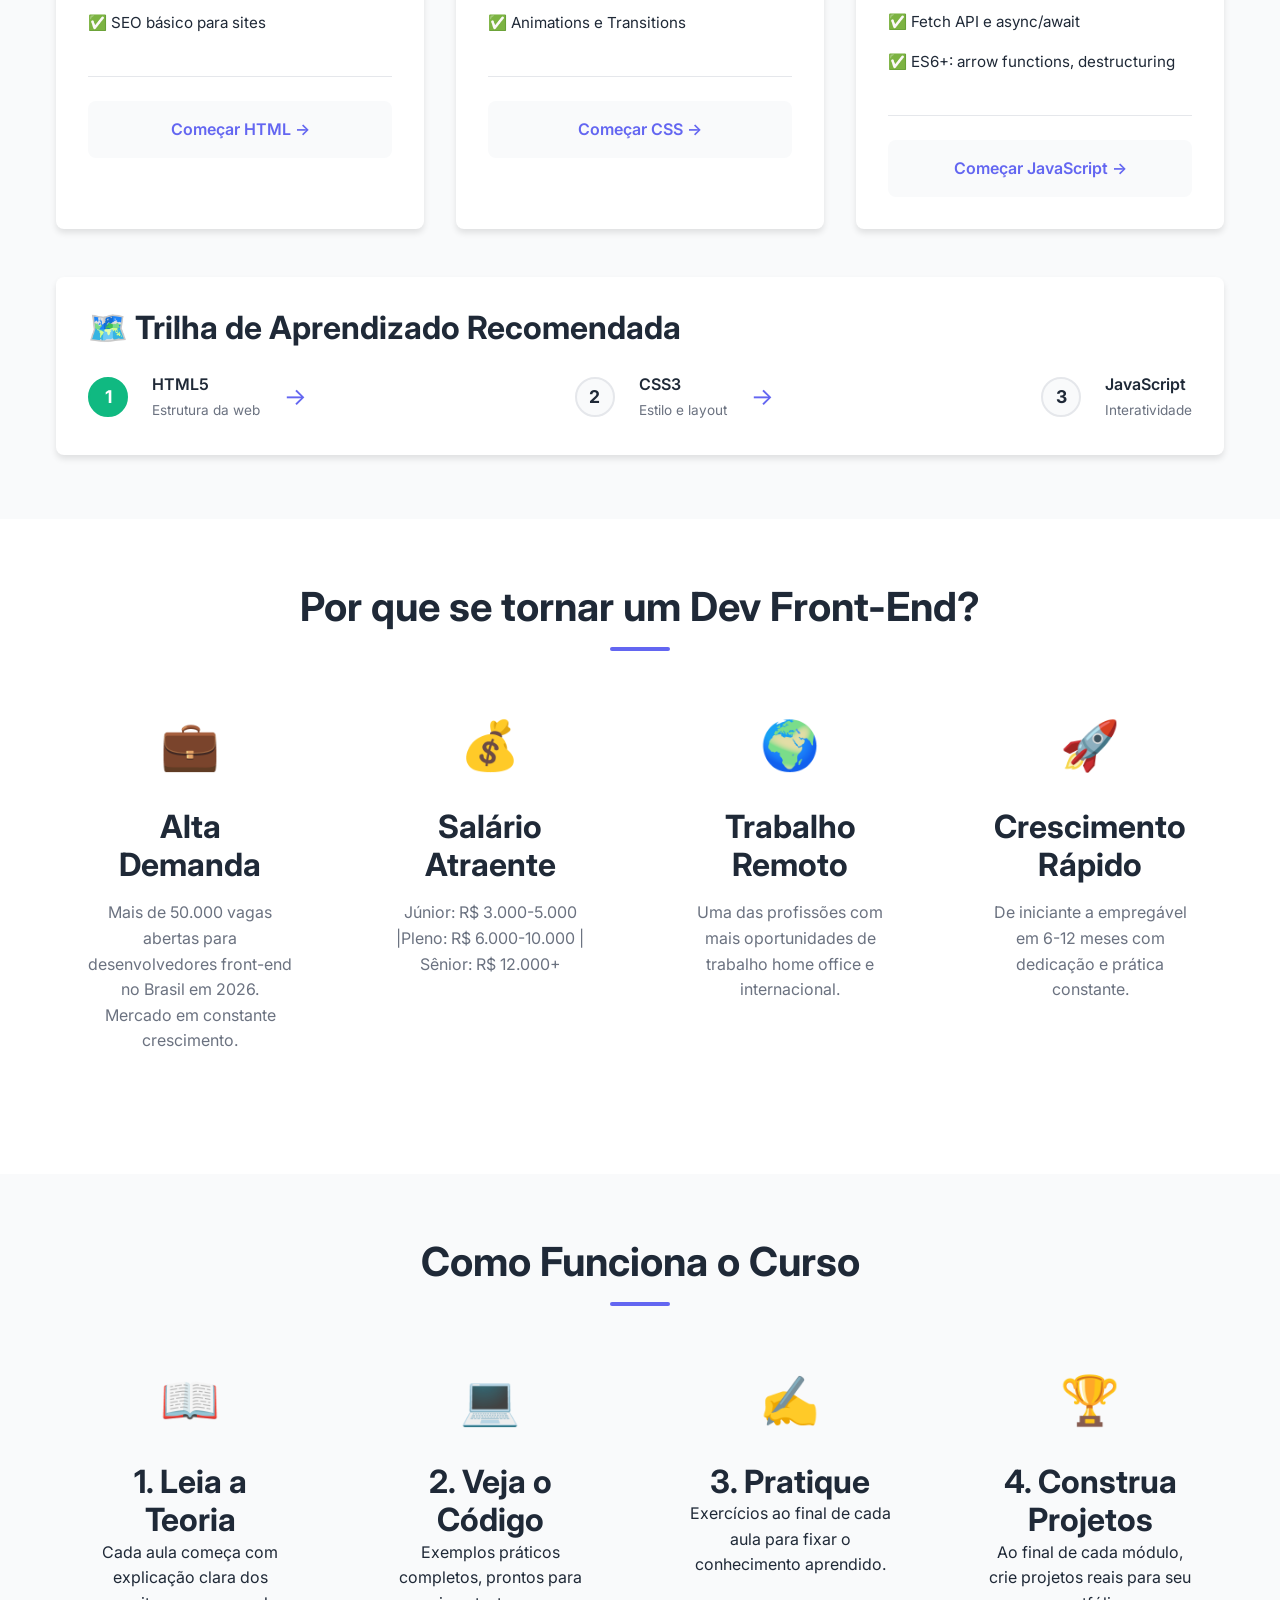
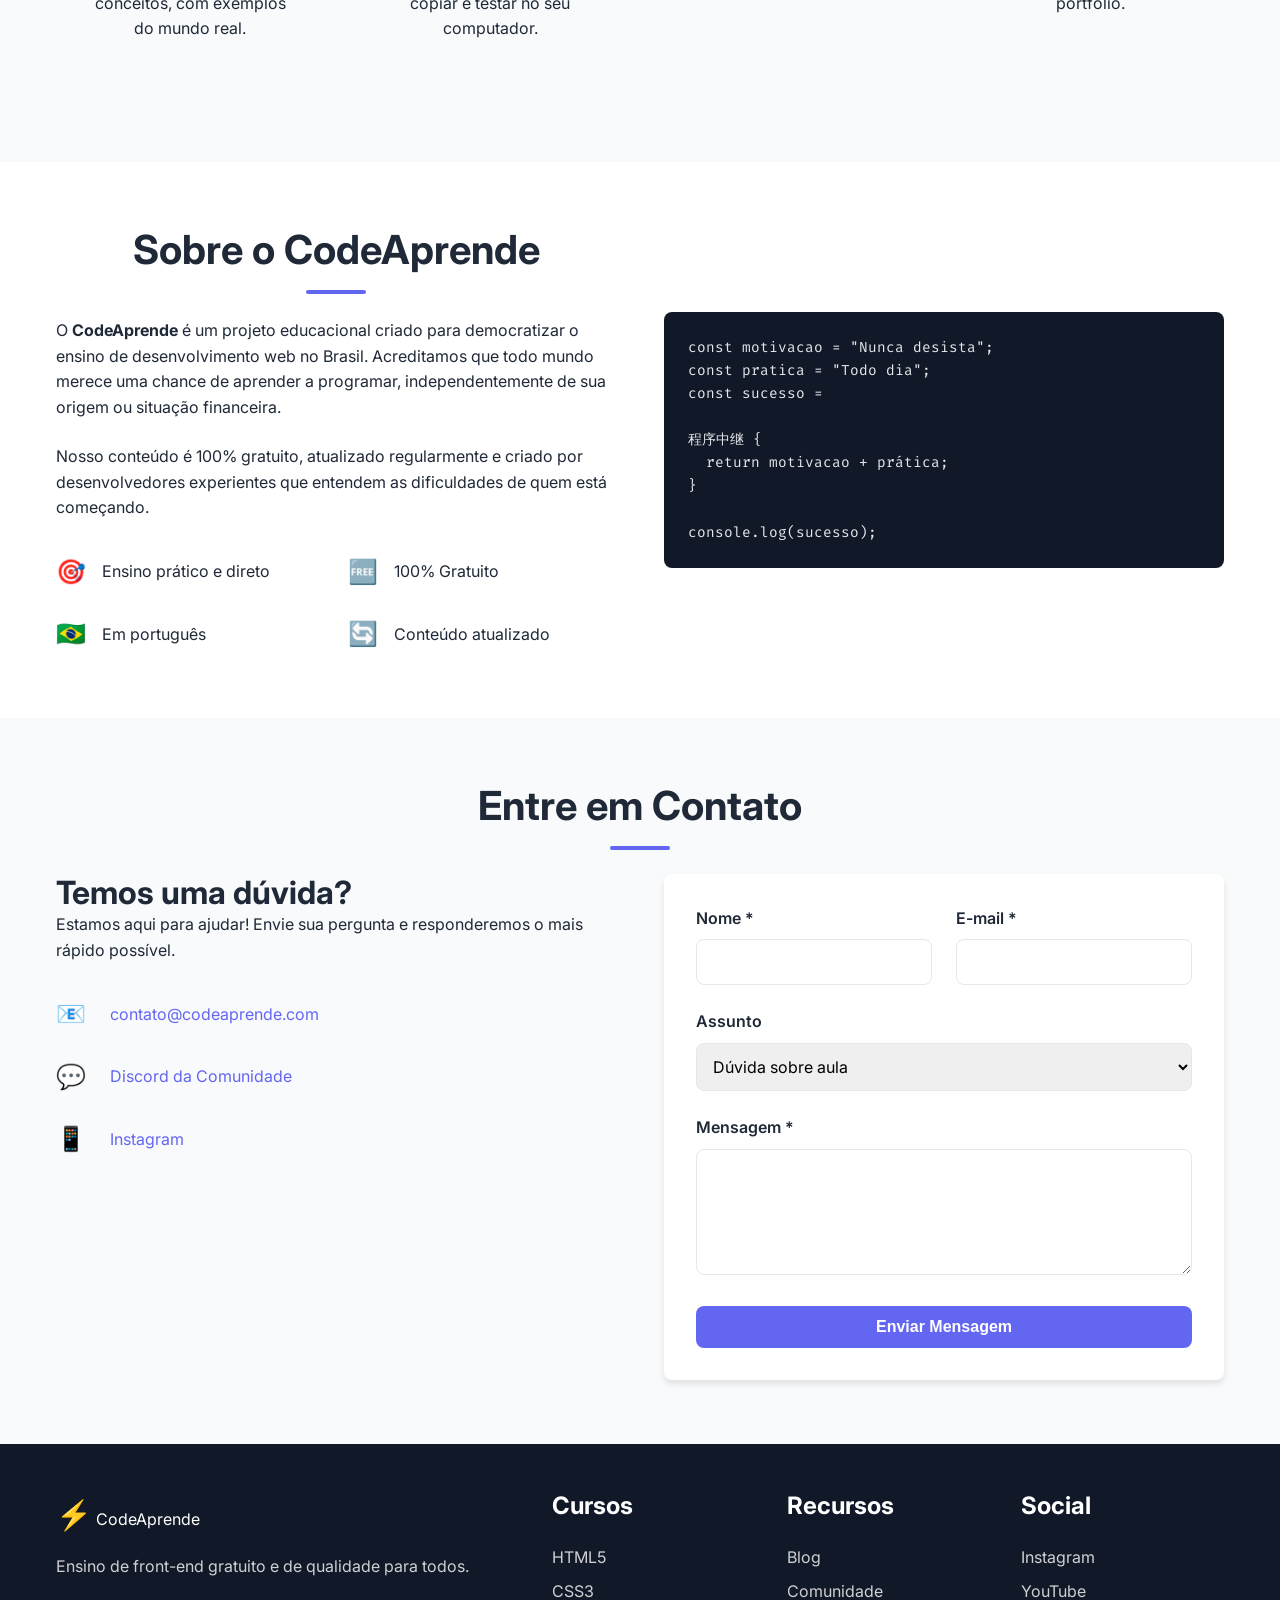
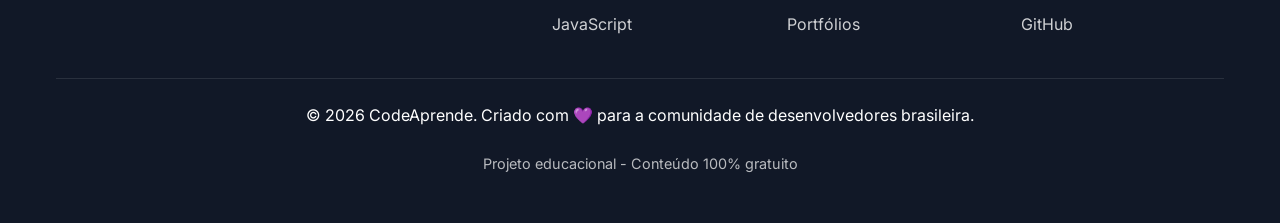
==== commit b91f19ff: "Second commit" ====
--- a/index.html
+++ b/index.html
@@ -50,6 +50,9 @@
                         <span class="stat-number">3</span>
                         <span class="stat-label">Cursos Completos</span>
                     </div>
+                    <!--
+                    
+                    
                     <div class="stat">
                         <span class="stat-number">50+</span>
                         <span class="stat-label">Aulas Práticas</span>
@@ -58,6 +61,7 @@
                         <span class="stat-number">0h</span>
                         <span class="stat-label">Custo</span>
                     </div>
+                    -->
                 </div>
                 <div class="hero-buttons">
                     <a href="html/index.html" class="btn btn-primary btn-large">
